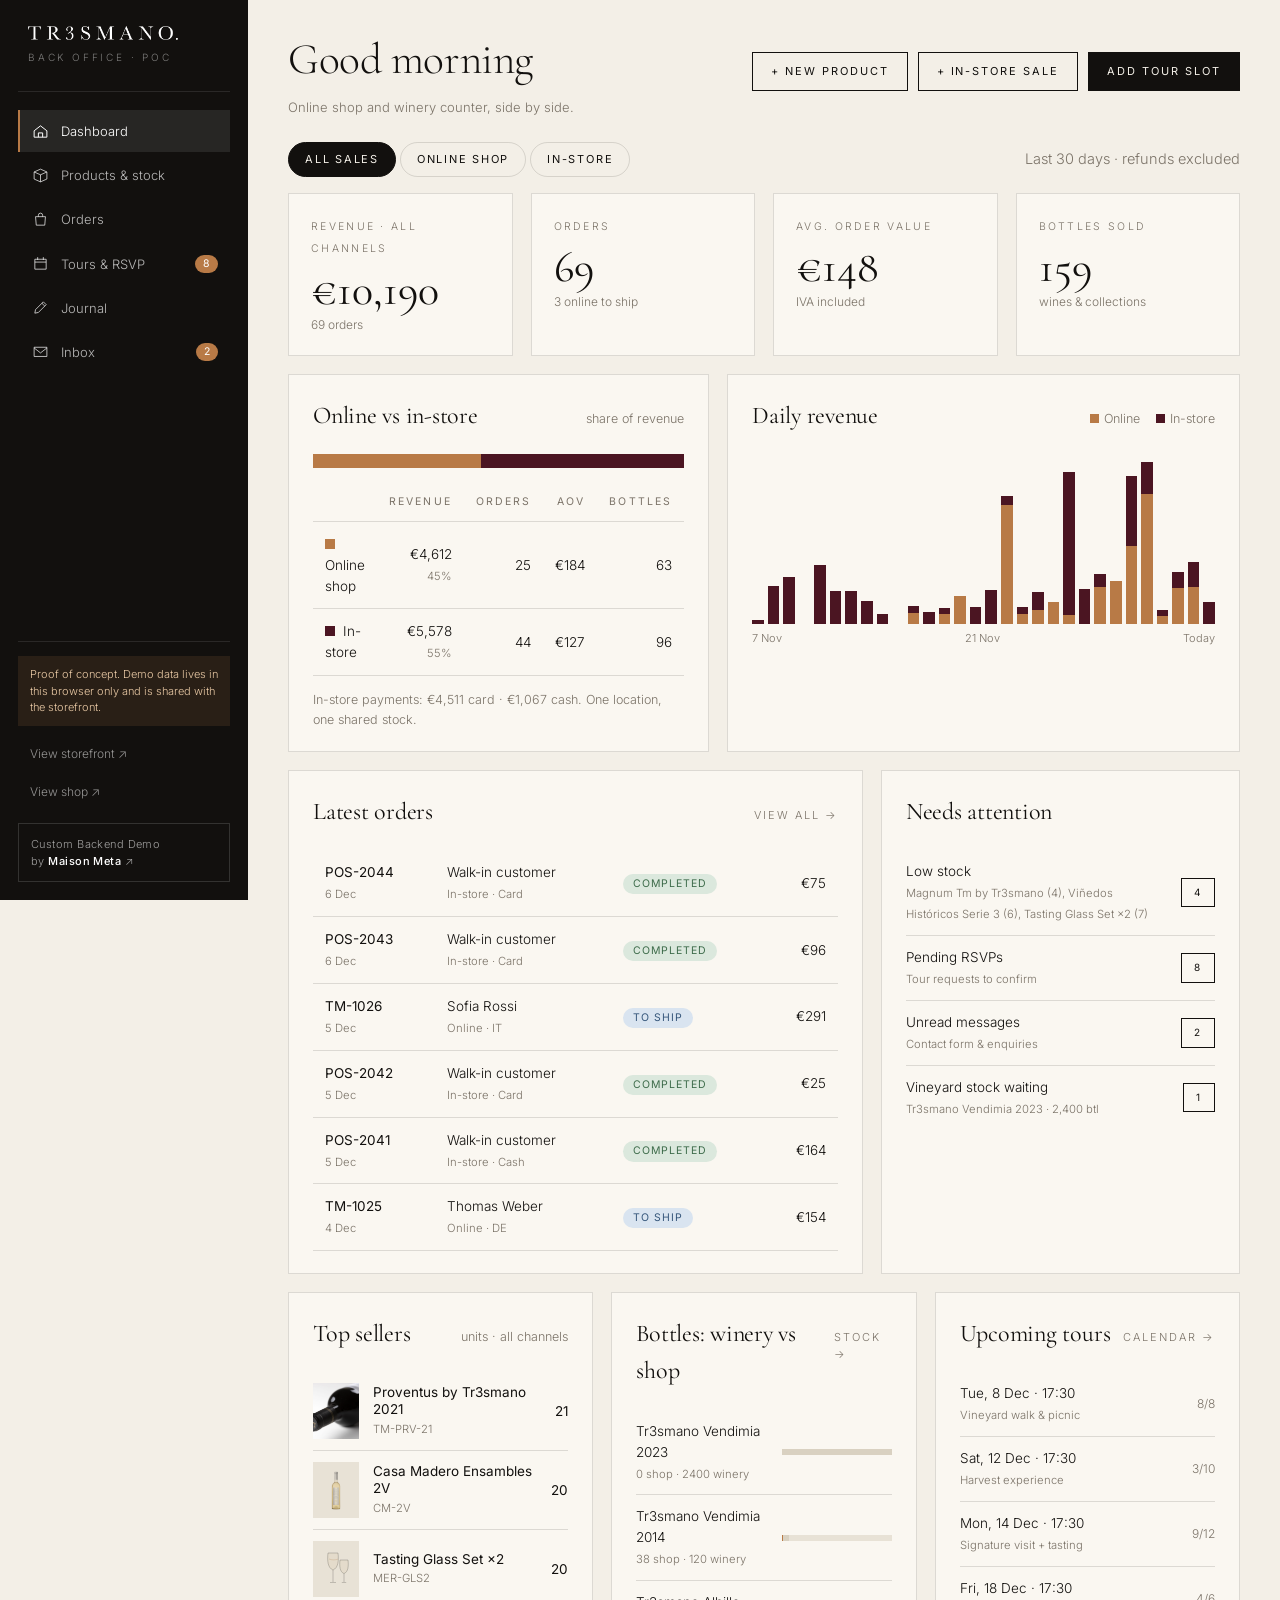
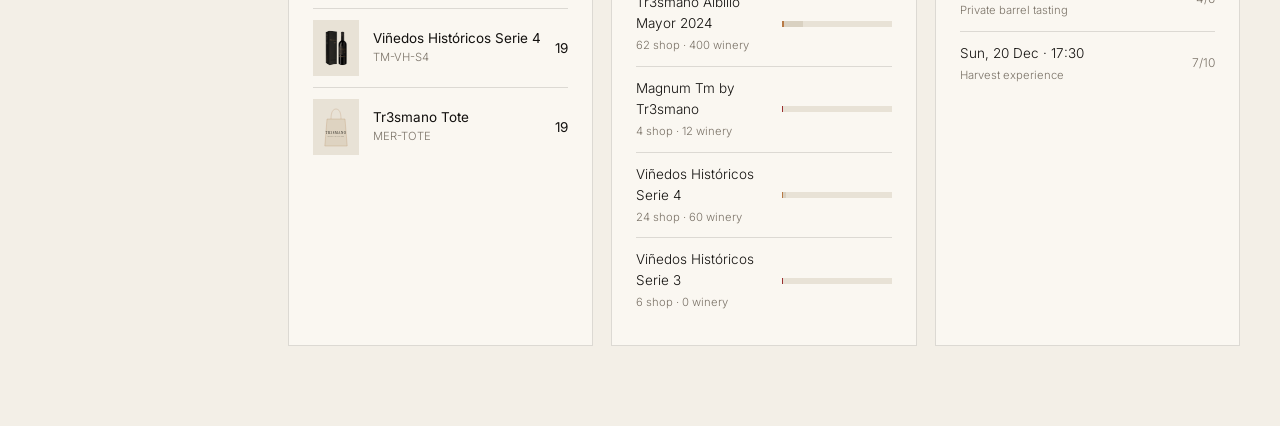
==== admin/index.html @ 56533e00 "Add admin POC, in-store vs online dashboard, clean URLs, Maison Meta credit Co-Authored-By: Claude S" ====
<!doctype html>
<html lang="en"><head><meta charset="utf-8"><meta name="viewport" content="width=device-width,initial-scale=1"><meta name="robots" content="noindex,nofollow">
<title>Dashboard — TR3SMANO Admin</title><link rel="icon" href="../assets/logo_tr3smano-positivo.png">
<link href="https://fonts.googleapis.com/css2?family=Cormorant+Garamond:ital,wght@0,300;0,400;0,500;1,300&family=Inter:wght@300;400;500&display=swap" rel="stylesheet">
<link rel="stylesheet" href="admin.css"></head>
<body data-page="index" data-title="Good morning" data-sub="Online shop and winery counter, side by side."><main id="main"></main>
<script src="../js/products.js"></script><script src="../js/db.js"></script><script src="admin.js"></script>
<script>
(function(){
  const {db,eur,esc,fdate,pill,thumb,$,D} = A, today = D.iso(new Date());
  let ch = 'all';
  A.acts('<a class="btn" href="products?new=1">+ New product</a><a class="btn" href="orders?sale=1">+ In-store sale</a><a class="btn solid" href="tours">Add tour slot</a>');
  const days = Array.from({length:30},(_,i)=>D.day(i-29));
  const seatsTaken = t => t.rsvps.filter(r=>r.status!=='declined').reduce((a,r)=>a+r.guests,0);
  const sum = (os, f) => os.reduce((a,o)=>a+f(o),0);
  const bottles = os => sum(os, o=>o.lines.reduce((b,l)=>{const p=A.productById(l.id);return b+(p&&D.isWine(p)?l.qty:0)},0));
  const pct = (a,b) => b ? Math.round(a/b*100) : 0;

  function draw(){
    const valid = db.orders.filter(o=>o.status!=='refunded');
    const on = valid.filter(o=>o.channel==='online'), off = valid.filter(o=>o.channel==='instore');
    const cur = ch==='all' ? valid : ch==='online' ? on : off;
    const rev = sum(cur,o=>o.total), n = cur.length;
    const R = { all:sum(valid,o=>o.total), on:sum(on,o=>o.total), off:sum(off,o=>o.total) };
    const dayRev = (os,d)=>sum(os.filter(o=>o.date===d),o=>o.total);
    const bars = days.map(d=>({d, on:ch==='instore'?0:dayRev(on,d), off:ch==='online'?0:dayRev(off,d)}));
    const max = Math.max(...bars.map(b=>b.on+b.off),1);
    const low = db.products.filter(p=>p.status==='active' && p.stock && p.stock.shop!=null && p.stock.shop<=8);
    const drafts = db.products.filter(p=>p.status==='draft' && p.stock && p.stock.cellar>0);
    const upcoming = db.tours.filter(t=>t.date>=today).sort((a,b)=>(a.date+a.time).localeCompare(b.date+b.time)).slice(0,5);
    const pend = db.tours.reduce((a,t)=>a+t.rsvps.filter(r=>r.status==='pending').length,0), unread = db.messages.filter(m=>m.status==='new').length;
    const units = {}; cur.forEach(o=>o.lines.forEach(l=>units[l.id]=(units[l.id]||0)+l.qty));
    const top = Object.entries(units).sort((a,b)=>b[1]-a[1]).slice(0,5).map(([id,q])=>[A.productById(id),q]).filter(x=>x[0]);
    const wines = db.products.filter(p=>D.isWine(p) && p.stock && p.stock.shop!=null), mx = Math.max(...wines.map(p=>A.totalStock(p)),1);
    const recent = db.orders.filter(o=>ch==='all'||o.channel===(ch==='online'?'online':'instore')).sort((a,b)=>(b.date+b.id).localeCompare(a.date+a.id)).slice(0,6);
    const cardPay = sum(off.filter(o=>/card/i.test(o.payment)),o=>o.total), cashPay = sum(off.filter(o=>/cash/i.test(o.payment)),o=>o.total);
    const label = {all:'all channels',online:'online',instore:'in-store'}[ch];

    $('#main').innerHTML = `
    <div class="toolbar"><div class="tabs" id="chTabs">${[['all','All sales'],['online','Online shop'],['instore','In-store']].map(t=>`<button data-c="${t[0]}" class="${ch===t[0]?'on':''}">${t[1]}</button>`).join('')}</div><span class="hint" style="margin-left:auto;color:var(--muted)">Last 30 days · refunds excluded</span></div>
    <div class="grid g4">
      <div class="card kpi"><small>Revenue · ${label}</small><b>${eur(rev)}</b><span>${n} orders</span></div>
      <div class="card kpi"><small>Orders</small><b>${n}</b><span>${ch==='instore'?'completed at the counter':db.orders.filter(o=>o.status==='paid').length+' online to ship'}</span></div>
      <div class="card kpi"><small>Avg. order value</small><b>${eur(Math.round(rev/Math.max(n,1)))}</b><span>${ch==='online'?'free shipping from €150':'IVA included'}</span></div>
      <div class="card kpi"><small>Bottles sold</small><b>${bottles(cur)}</b><span>wines &amp; collections</span></div>
    </div>

    <div class="grid" style="grid-template-columns:1.1fr 1.4fr;margin-top:18px" id="split">
      <div class="card"><div class="card-h"><h3>Online vs in-store</h3><span class="hint">share of revenue</span></div>
        <div style="display:flex;height:14px;margin:6px 0 16px"><i style="flex:${R.on||1};background:var(--copper)"></i><i style="flex:${R.off||1};background:var(--wine)"></i></div>
        <table class="tbl"><thead><tr><th></th><th class="r">Revenue</th><th class="r">Orders</th><th class="r">AOV</th><th class="r">Bottles</th></tr></thead><tbody>
          <tr><td><i style="display:inline-block;width:10px;height:10px;background:var(--copper);margin-right:8px"></i>Online shop</td><td class="r">${eur(R.on)} <small style="color:var(--muted)">${pct(R.on,R.all)}%</small></td><td class="r">${on.length}</td><td class="r">${eur(Math.round(R.on/Math.max(on.length,1)))}</td><td class="r">${bottles(on)}</td></tr>
          <tr><td><i style="display:inline-block;width:10px;height:10px;background:var(--wine);margin-right:8px"></i>In-store</td><td class="r">${eur(R.off)} <small style="color:var(--muted)">${pct(R.off,R.all)}%</small></td><td class="r">${off.length}</td><td class="r">${eur(Math.round(R.off/Math.max(off.length,1)))}</td><td class="r">${bottles(off)}</td></tr></tbody></table>
        <p class="hint" style="margin:14px 0 0;color:var(--muted)">In-store payments: ${eur(cardPay)} card · ${eur(cashPay)} cash. One location, one shared stock.</p></div>
      <div class="card"><div class="card-h"><h3>Daily revenue</h3><span class="hint"><i style="display:inline-block;width:9px;height:9px;background:var(--copper);margin-right:5px"></i>Online <i style="display:inline-block;width:9px;height:9px;background:var(--wine);margin:0 5px 0 12px"></i>In-store</span></div>
        <div class="chart" style="gap:4px">${bars.map(b=>`<div style="height:${Math.max(2,(b.on+b.off)/max*100)}%;background:none;display:flex;flex-direction:column-reverse" data-t="${fdate(b.d)} · online ${eur(b.on)} · in-store ${eur(b.off)}"><i style="flex:${b.on};background:var(--copper);min-height:${b.on?1:0}px"></i><i style="flex:${b.off};background:var(--wine);min-height:${b.off?1:0}px"></i></div>`).join('')}</div>
        <div class="chart-x"><span>${fdate(days[0])}</span><span>${fdate(days[14])}</span><span>Today</span></div></div>
    </div>

    <div class="grid g2" style="margin-top:18px">
      <div class="card"><div class="card-h"><h3>Latest orders</h3><a href="orders">View all →</a></div>
        <table class="tbl"><tbody>${recent.map(o=>`<tr class="click" onclick="location.href='orders?o=${o.id}'"><td><b style="font-weight:400">${o.id}</b><br><small style="color:var(--muted)">${fdate(o.date)}</small></td><td>${esc(o.name)}<br><small style="color:var(--muted)">${o.channel==='instore'?'In-store · '+esc(o.payment):'Online · '+esc(o.country)}</small></td><td>${pill(o.status,o.status==='paid'?'to ship':o.status)}</td><td class="r">${eur(o.total)}</td></tr>`).join('')}</tbody></table></div>
      <div class="card"><div class="card-h"><h3>Needs attention</h3></div><div class="list">
        <div><span>Low stock<br><small>${low.length?low.map(p=>esc(p.title+' '+(p.vintage||''))+' ('+p.stock.shop+')').slice(0,3).join(', '):'All good'}</small></span><a class="btn sm" href="products?filter=low">${low.length}</a></div>
        <div><span>Pending RSVPs<br><small>Tour requests to confirm</small></span><a class="btn sm" href="tours">${pend}</a></div>
        <div><span>Unread messages<br><small>Contact form &amp; enquiries</small></span><a class="btn sm" href="inbox">${unread}</a></div>
        <div><span>Vineyard stock waiting<br><small>${drafts.length?drafts.map(p=>esc(p.title)+' '+esc(p.vintage)+' · '+p.stock.cellar.toLocaleString()+' btl').join(', '):'Nothing in draft'}</small></span><a class="btn sm" href="products?filter=draft">${drafts.length}</a></div></div></div>
    </div>

    <div class="grid g3" style="margin-top:18px">
      <div class="card"><div class="card-h"><h3>Top sellers</h3><span class="hint">units · ${label}</span></div><div class="list">
        ${top.map(([p,q])=>`<div><span class="pcell">${thumb(p)}<span><b>${esc(p.title)} ${esc(p.vintage||'')}</b><small>${esc(p.sku)}</small></span></span><b style="font-weight:400">${q}</b></div>`).join('')}</div></div>
      <div class="card"><div class="card-h"><h3>Bottles: winery vs shop</h3><a href="products">Stock →</a></div><div class="list">
        ${wines.slice(0,6).map(p=>`<div style="display:grid;grid-template-columns:1fr 110px;gap:14px"><span>${esc(p.title)} ${esc(p.vintage||'')}<br><small>${p.stock.shop} shop · ${p.stock.cellar||0} winery</small></span>
          <div class="bar"><i style="width:${A.totalStock(p)/mx*100}%;background:var(--stone2)"></i><i style="width:${p.stock.shop/mx*100}%" class="${p.stock.shop<=8?'low':''}"></i></div></div>`).join('')}</div></div>
      <div class="card"><div class="card-h"><h3>Upcoming tours</h3><a href="tours">Calendar →</a></div><div class="list">
        ${upcoming.map(t=>`<div><span>${fdate(t.date,{weekday:'short',day:'numeric',month:'short'})} · ${t.time}<br><small>${esc(t.type)}</small></span><span class="seats">${seatsTaken(t)}/${t.capacity}</span></div>`).join('')||'<div class="empty">No tours scheduled</div>'}</div></div>
    </div>`;
    $('#chTabs').onclick = e => { const b=e.target.closest('[data-c]'); if(b){ ch=b.dataset.c; draw(); } };
  }
  draw();
  const st=document.createElement('style'); st.textContent='@media(max-width:1200px){#split{grid-template-columns:1fr!important}}'; document.head.append(st);
})();
</script></body></html>
---- admin/admin.css ----
/* TR3SMANO admin POC */
:root{--ink:#12100e;--ink2:#1c1916;--paper:#f3efe7;--stone:#e8e2d6;--stone2:#d9d1c1;--copper:#b87a46;--wine:#4b1522;--muted:#7b7368;--line:rgba(18,16,14,.13);--ok:#3d6b4a;--warn:#a86a1c;--bad:#9a2f2f;--blue:#35567a;
--serif:'Cormorant Garamond',Georgia,serif;--sans:'Inter',system-ui,sans-serif;--ease:cubic-bezier(.22,.8,.24,1)}
*,*::before,*::after{box-sizing:border-box}
body{margin:0;background:var(--paper);color:var(--ink);font:300 14.5px/1.55 var(--sans);-webkit-font-smoothing:antialiased}
a{color:inherit;text-decoration:none}button{font:inherit;color:inherit;background:none;border:0;cursor:pointer;padding:0}
img{display:block;max-width:100%}
h1,h2,h3{font-family:var(--serif);font-weight:400;margin:0;letter-spacing:-.01em}
.layout{display:grid;grid-template-columns:248px 1fr;min-height:100vh}
.side{background:var(--ink);color:#f3efe7;position:sticky;top:0;height:100vh;display:flex;flex-direction:column;padding:26px 18px 18px}
.side .brand{padding:0 10px 26px;border-bottom:1px solid rgba(255,255,255,.1)}
.side .brand img{width:150px}.side .brand small{display:block;margin-top:10px;font-size:10px;letter-spacing:.28em;text-transform:uppercase;color:rgba(255,255,255,.45)}
.side nav{display:grid;gap:2px;margin-top:18px}
.side nav a{display:flex;align-items:center;gap:12px;padding:11px 12px;font-size:13px;color:rgba(255,255,255,.7);transition:background .3s,color .3s;border-left:2px solid transparent}
.side nav a:hover{background:rgba(255,255,255,.06);color:#fff}
.side nav a.on{background:rgba(255,255,255,.09);color:#fff;border-left-color:var(--copper)}
.side nav svg{width:17px;height:17px;stroke:currentColor;fill:none;stroke-width:1.4;flex:none}
.side nav .badge{margin-left:auto;background:var(--copper);color:#fff;border-radius:20px;font-size:10.5px;padding:1px 8px;font-weight:400}
.side .foot{margin-top:auto;display:grid;gap:6px;font-size:12px;padding-top:14px;border-top:1px solid rgba(255,255,255,.1)}
.side .foot a,.side .foot button{color:rgba(255,255,255,.55);text-align:left;padding:7px 12px;transition:color .3s}
.side .foot a:hover,.side .foot button:hover{color:#fff}
.poc{margin:0 0 6px;padding:10px 12px;background:rgba(184,122,70,.14);color:#e9c9a5;font-size:11px;line-height:1.5}
.content{min-width:0}
.top{display:flex;justify-content:space-between;align-items:center;gap:20px;padding:26px 40px 0;flex-wrap:wrap}
.top h1{font-size:clamp(34px,3.4vw,48px);font-weight:300}
.top .sub{color:var(--muted);font-size:13px;margin-top:4px}
.top .acts{display:flex;gap:10px;flex-wrap:wrap}
main{padding:24px 40px 80px}
.btn{display:inline-flex;align-items:center;gap:8px;padding:10px 18px;border:1px solid var(--ink);font-size:11px;letter-spacing:.18em;text-transform:uppercase;font-weight:400;transition:all .3s var(--ease);white-space:nowrap;background:transparent}
.btn:hover{background:var(--ink);color:var(--paper)}
.btn.solid{background:var(--ink);color:var(--paper)}.btn.solid:hover{background:var(--copper);border-color:var(--copper)}
.btn.sm{padding:6px 12px;font-size:10px}
.btn.ghost{border-color:var(--line)}.btn.ghost:hover{border-color:var(--ink);background:transparent;color:var(--ink)}
.btn.danger{border-color:var(--bad);color:var(--bad)}.btn.danger:hover{background:var(--bad);color:#fff}
.btn:disabled{opacity:.4;pointer-events:none}
.card{background:#faf7f1;border:1px solid var(--line);padding:22px 24px}
.card h3{font-size:24px;margin-bottom:4px}.card .hint{color:var(--muted);font-size:12.5px}
.card-h{display:flex;justify-content:space-between;align-items:baseline;gap:12px;margin-bottom:16px}
.card-h a{font-size:11px;letter-spacing:.18em;text-transform:uppercase;color:var(--muted)}.card-h a:hover{color:var(--ink)}
.grid{display:grid;gap:18px}.g4{grid-template-columns:repeat(4,1fr)}.g3{grid-template-columns:repeat(3,1fr)}.g2{grid-template-columns:1.6fr 1fr}.g2e{grid-template-columns:1fr 1fr}
@media(max-width:1200px){.g4{grid-template-columns:1fr 1fr}.g2,.g3{grid-template-columns:1fr}}
.kpi{padding:20px 22px}.kpi small{font-size:10.5px;letter-spacing:.22em;text-transform:uppercase;color:var(--muted)}
.kpi b{display:block;font-family:var(--serif);font-weight:400;font-size:44px;line-height:1.05;margin-top:8px}
.kpi span{font-size:12px;color:var(--muted)}.kpi .up{color:var(--ok)}.kpi .down{color:var(--bad)}
.pill{display:inline-block;padding:2px 10px;border-radius:20px;font-size:10.5px;letter-spacing:.1em;text-transform:uppercase;font-weight:400;background:var(--stone);color:var(--ink)}
.pill.ok,.pill.completed,.pill.active,.pill.published,.pill.delivered,.pill.confirmed{background:#dbe8dd;color:var(--ok)}
.pill.warn,.pill.pending,.pill.shipped,.pill.draft{background:#f1e2c9;color:var(--warn)}
.pill.bad,.pill.refunded,.pill.declined,.pill.out{background:#f0d6d6;color:var(--bad)}
.pill.paid,.pill.new{background:#d9e4f0;color:var(--blue)}
.tbl{width:100%;border-collapse:collapse;font-size:13.5px}
.tbl th{text-align:left;font-size:10.5px;letter-spacing:.2em;text-transform:uppercase;color:var(--muted);font-weight:400;padding:10px 12px;border-bottom:1px solid var(--line);white-space:nowrap}
.tbl td{padding:12px;border-bottom:1px solid var(--line);vertical-align:middle}
.tbl tr:hover td{background:rgba(18,16,14,.025)}
.tbl .r{text-align:right}.tbl .c{text-align:center}
.tbl tr.click{cursor:pointer}
.thumb{width:46px;height:56px;background:var(--stone);display:grid;place-items:center;overflow:hidden;flex:none}
.thumb img{width:100%;height:100%;object-fit:contain;mix-blend-mode:multiply;padding:3px}.thumb img.cover{object-fit:cover;padding:0;mix-blend-mode:normal}
.pcell{display:flex;gap:14px;align-items:center}.pcell b{font-weight:400;display:block;line-height:1.25}.pcell small{color:var(--muted)}
.bar{height:6px;background:var(--stone);position:relative;min-width:80px}.bar i{position:absolute;inset:0 auto 0 0;background:var(--copper);transition:width .8s var(--ease)}.bar i.low{background:var(--bad)}
.toolbar{display:flex;gap:10px;align-items:center;flex-wrap:wrap;margin-bottom:16px}
.tabs{display:flex;gap:4px;flex-wrap:wrap}.tabs button{padding:8px 16px;border:1px solid var(--line);font-size:11px;letter-spacing:.16em;text-transform:uppercase;border-radius:30px;font-weight:400;transition:all .3s}
.tabs button:hover{border-color:var(--ink)}.tabs button.on{background:var(--ink);color:var(--paper);border-color:var(--ink)}
.tabs small{opacity:.55;margin-left:5px}
input,select,textarea{font:inherit;color:inherit;background:#fff;border:1px solid var(--line);padding:10px 12px;width:100%;outline:none;transition:border-color .3s;border-radius:0}
input:focus,select:focus,textarea:focus{border-color:var(--ink)}
textarea{resize:vertical;min-height:90px}
.search{max-width:260px;margin-left:auto}
label.f{display:block;font-size:10.5px;letter-spacing:.2em;text-transform:uppercase;color:var(--muted);margin-bottom:6px;font-weight:400}
.row{display:grid;gap:14px;margin-bottom:14px}.r2{grid-template-columns:1fr 1fr}.r3{grid-template-columns:1fr 1fr 1fr}.r4{grid-template-columns:repeat(4,1fr)}
.empty{text-align:center;color:var(--muted);padding:40px 10px}
/* drawer + modal */
.scrim{position:fixed;inset:0;background:rgba(10,8,6,.5);opacity:0;visibility:hidden;transition:opacity .4s,visibility .4s;z-index:50}
.scrim.on{opacity:1;visibility:visible}
.panel{position:fixed;top:0;right:0;bottom:0;width:min(640px,100vw);background:var(--paper);z-index:60;transform:translateX(102%);visibility:hidden;transition:transform .6s var(--ease),visibility .6s;display:flex;flex-direction:column}
.panel.on{transform:none;visibility:visible;box-shadow:-24px 0 60px rgba(0,0,0,.2)}
.panel.wide{width:min(980px,100vw)}
.panel-h{display:flex;justify-content:space-between;align-items:center;padding:22px 30px;border-bottom:1px solid var(--line)}.panel-h h2{font-size:30px;font-weight:300}
.panel-b{flex:1;overflow:auto;padding:26px 30px}
.panel-f{padding:16px 30px;border-top:1px solid var(--line);display:flex;gap:10px;justify-content:flex-end;background:var(--paper)}
.modal{position:fixed;left:50%;top:50%;transform:translate(-50%,-46%);width:min(560px,calc(100vw - 32px));max-height:90vh;overflow:auto;background:var(--paper);z-index:70;opacity:0;visibility:hidden;transition:all .45s var(--ease);padding:28px 30px}
.modal.on{opacity:1;visibility:visible;transform:translate(-50%,-50%)}
.modal h2{font-size:30px;font-weight:300;margin-bottom:6px}.modal .acts{display:flex;gap:10px;justify-content:flex-end;margin-top:20px}
.toast{position:fixed;left:50%;bottom:26px;transform:translate(-50%,30px);background:var(--ink);color:#fff;padding:12px 22px;font-size:13px;z-index:200;opacity:0;pointer-events:none;transition:all .5s var(--ease)}.toast.show{opacity:1;transform:translate(-50%,0)}
/* uploader */
.drop{border:1px dashed var(--stone2);background:#faf7f1;padding:26px;text-align:center;color:var(--muted);transition:all .3s;cursor:pointer}
.drop.over,.drop:hover{border-color:var(--copper);background:#fff}.drop b{display:block;color:var(--ink);font-weight:400;margin-bottom:4px}
.imgs{display:flex;gap:10px;flex-wrap:wrap;margin-top:12px}
.imgs figure{margin:0;position:relative;width:96px}
.imgs .im{width:96px;height:112px;background:var(--stone);overflow:hidden;border:1px solid var(--line)}.imgs img{width:100%;height:100%;object-fit:contain;mix-blend-mode:multiply;padding:4px}.imgs img.cover{object-fit:cover;padding:0;mix-blend-mode:normal}
.imgs button{position:absolute;top:4px;right:4px;background:var(--ink);color:#fff;width:20px;height:20px;border-radius:50%;font-size:11px;line-height:20px}
.imgs figcaption{font-size:10px;letter-spacing:.14em;text-transform:uppercase;color:var(--muted);text-align:center;margin-top:4px}
.chk{display:flex;gap:10px;align-items:center;font-size:13px}.chk input{width:auto}
.preview{background:var(--stone);padding:18px;display:grid;justify-items:center;gap:8px;text-align:center}
.preview .pimg{width:150px;aspect-ratio:4/5;background:#e8e2d6;position:relative;overflow:hidden}.preview .pimg img{width:100%;height:100%;object-fit:contain;mix-blend-mode:multiply;padding:8% 6%}.preview .pimg img.cover{object-fit:cover;padding:0;mix-blend-mode:normal}
.preview h4{font-family:var(--serif);font-weight:400;font-size:20px;margin:0}.preview small{color:var(--muted);letter-spacing:.14em;text-transform:uppercase;font-size:10.5px}
/* chart */
.chart{display:flex;align-items:flex-end;gap:4px;height:170px;padding-top:8px}
.chart div{flex:1;background:var(--stone2);position:relative;min-height:2px;transition:background .3s,height .8s var(--ease)}
.chart div:hover{background:var(--copper)}
.chart div:hover::after{content:attr(data-t);position:absolute;bottom:calc(100% + 6px);left:50%;transform:translateX(-50%);background:var(--ink);color:#fff;padding:3px 8px;font-size:11px;white-space:nowrap;z-index:2}
.chart-x{display:flex;justify-content:space-between;font-size:11px;color:var(--muted);margin-top:6px}
.list{display:grid}.list>div{display:flex;justify-content:space-between;align-items:center;gap:14px;padding:11px 0;border-bottom:1px solid var(--line);font-size:13.5px}.list>div:last-child{border:0}
.list small{color:var(--muted)}
/* calendar */
.cal-h{display:flex;justify-content:space-between;align-items:center;margin-bottom:14px}.cal-h h2{font-size:34px;font-weight:300}
.cal{display:grid;grid-template-columns:repeat(7,1fr);gap:1px;background:var(--line);border:1px solid var(--line)}
.cal .dow{background:var(--paper);padding:8px;font-size:10.5px;letter-spacing:.2em;text-transform:uppercase;color:var(--muted);text-align:center}
.cal .d{background:#faf7f1;min-height:104px;padding:7px 8px;cursor:pointer;transition:background .25s;position:relative}
.cal .d:hover{background:#fff}.cal .d.dim{background:var(--paper);opacity:.55}.cal .d.today .n{background:var(--ink);color:#fff;border-radius:50%;width:22px;height:22px;display:inline-grid;place-items:center}
.cal .d.sel{outline:2px solid var(--copper);outline-offset:-2px;z-index:1}
.cal .n{font-size:12px;color:var(--muted)}
.ev{display:block;margin-top:4px;font-size:11px;line-height:1.25;padding:3px 6px;background:var(--wine);color:#fff;border-left:3px solid var(--copper);overflow:hidden;text-overflow:ellipsis;white-space:nowrap}
.ev.full{background:var(--ink)}.ev.pend::after{content:" •";color:#f3c27f}
.seats{font-size:12px;color:var(--muted)}
.rsvp{display:grid;grid-template-columns:1fr auto;gap:10px;padding:12px 0;border-bottom:1px solid var(--line);align-items:center}.rsvp small{color:var(--muted);display:block}
@media(max-width:900px){.cal .d{min-height:62px}.ev{font-size:0;padding:3px}.ev::before{content:"";}}
/* inbox */
.inbox{display:grid;grid-template-columns:380px 1fr;border:1px solid var(--line);background:#faf7f1;min-height:560px}
.msgs{border-right:1px solid var(--line);overflow:auto;max-height:70vh}
.msg{padding:16px 20px;border-bottom:1px solid var(--line);cursor:pointer;display:grid;gap:3px;transition:background .25s}.msg:hover{background:#fff}.msg.on{background:#fff;box-shadow:inset 3px 0 var(--copper)}
.msg b{font-weight:400;display:flex;justify-content:space-between;gap:10px}.msg.unread b{font-weight:500}.msg.unread b::before{content:"";width:7px;height:7px;border-radius:50%;background:var(--copper);margin:7px 8px 0 0;flex:none}.msg b span{flex:1}
.msg small{color:var(--muted);overflow:hidden;text-overflow:ellipsis;white-space:nowrap}
.mview{padding:28px 32px}.mview h2{font-size:32px;font-weight:300;margin-bottom:4px}.mview .body{margin:22px 0;padding:18px 20px;background:var(--paper);border-left:3px solid var(--stone2);white-space:pre-wrap}
@media(max-width:900px){.inbox{grid-template-columns:1fr}.msgs{max-height:300px}}
/* journal grid */
.posts{display:grid;grid-template-columns:repeat(3,1fr);gap:18px}@media(max-width:1200px){.posts{grid-template-columns:1fr 1fr}}@media(max-width:760px){.posts{grid-template-columns:1fr}}
.post{background:#faf7f1;border:1px solid var(--line);cursor:pointer;transition:transform .5s var(--ease),box-shadow .5s}.post:hover{transform:translateY(-3px);box-shadow:0 14px 34px rgba(0,0,0,.08)}
.post .cv{aspect-ratio:16/10;background:var(--stone);overflow:hidden}.post .cv img{width:100%;height:100%;object-fit:cover}
.post .tx{padding:16px 18px 18px}.post h3{font-size:24px;line-height:1.1;margin:8px 0 6px}.post p{color:var(--muted);font-size:13px;margin:0}
.picker{display:grid;grid-template-columns:repeat(6,1fr);gap:6px;max-height:190px;overflow:auto;margin-top:8px}.picker img{aspect-ratio:1;object-fit:cover;cursor:pointer;opacity:.6;border:2px solid transparent;width:100%}.picker img:hover{opacity:1}.picker img.on{opacity:1;border-color:var(--copper)}
/* responsive shell */
@media(max-width:900px){
 .layout{grid-template-columns:1fr}.side{position:relative;height:auto;flex-direction:row;flex-wrap:wrap;align-items:center;padding:12px 14px;gap:8px}
 .side .brand{padding:0;border:0}.side .brand small,.poc,.side .foot{display:none}
 .side nav{display:flex;margin:0;overflow-x:auto;flex:1}.side nav a{padding:8px 10px;border-left:0;white-space:nowrap}.side nav svg{display:none}
 .top,main{padding-inline:18px}
 .row.r2,.row.r3,.row.r4{grid-template-columns:1fr}
}

.side .foot .credit{margin-top:8px;padding:12px;border:1px solid rgba(255,255,255,.14);font-size:11px;line-height:1.5;color:rgba(255,255,255,.6);letter-spacing:.04em}.side .foot .credit b{font-weight:500;color:#fff}.side .foot .credit:hover{border-color:var(--copper);color:#fff}
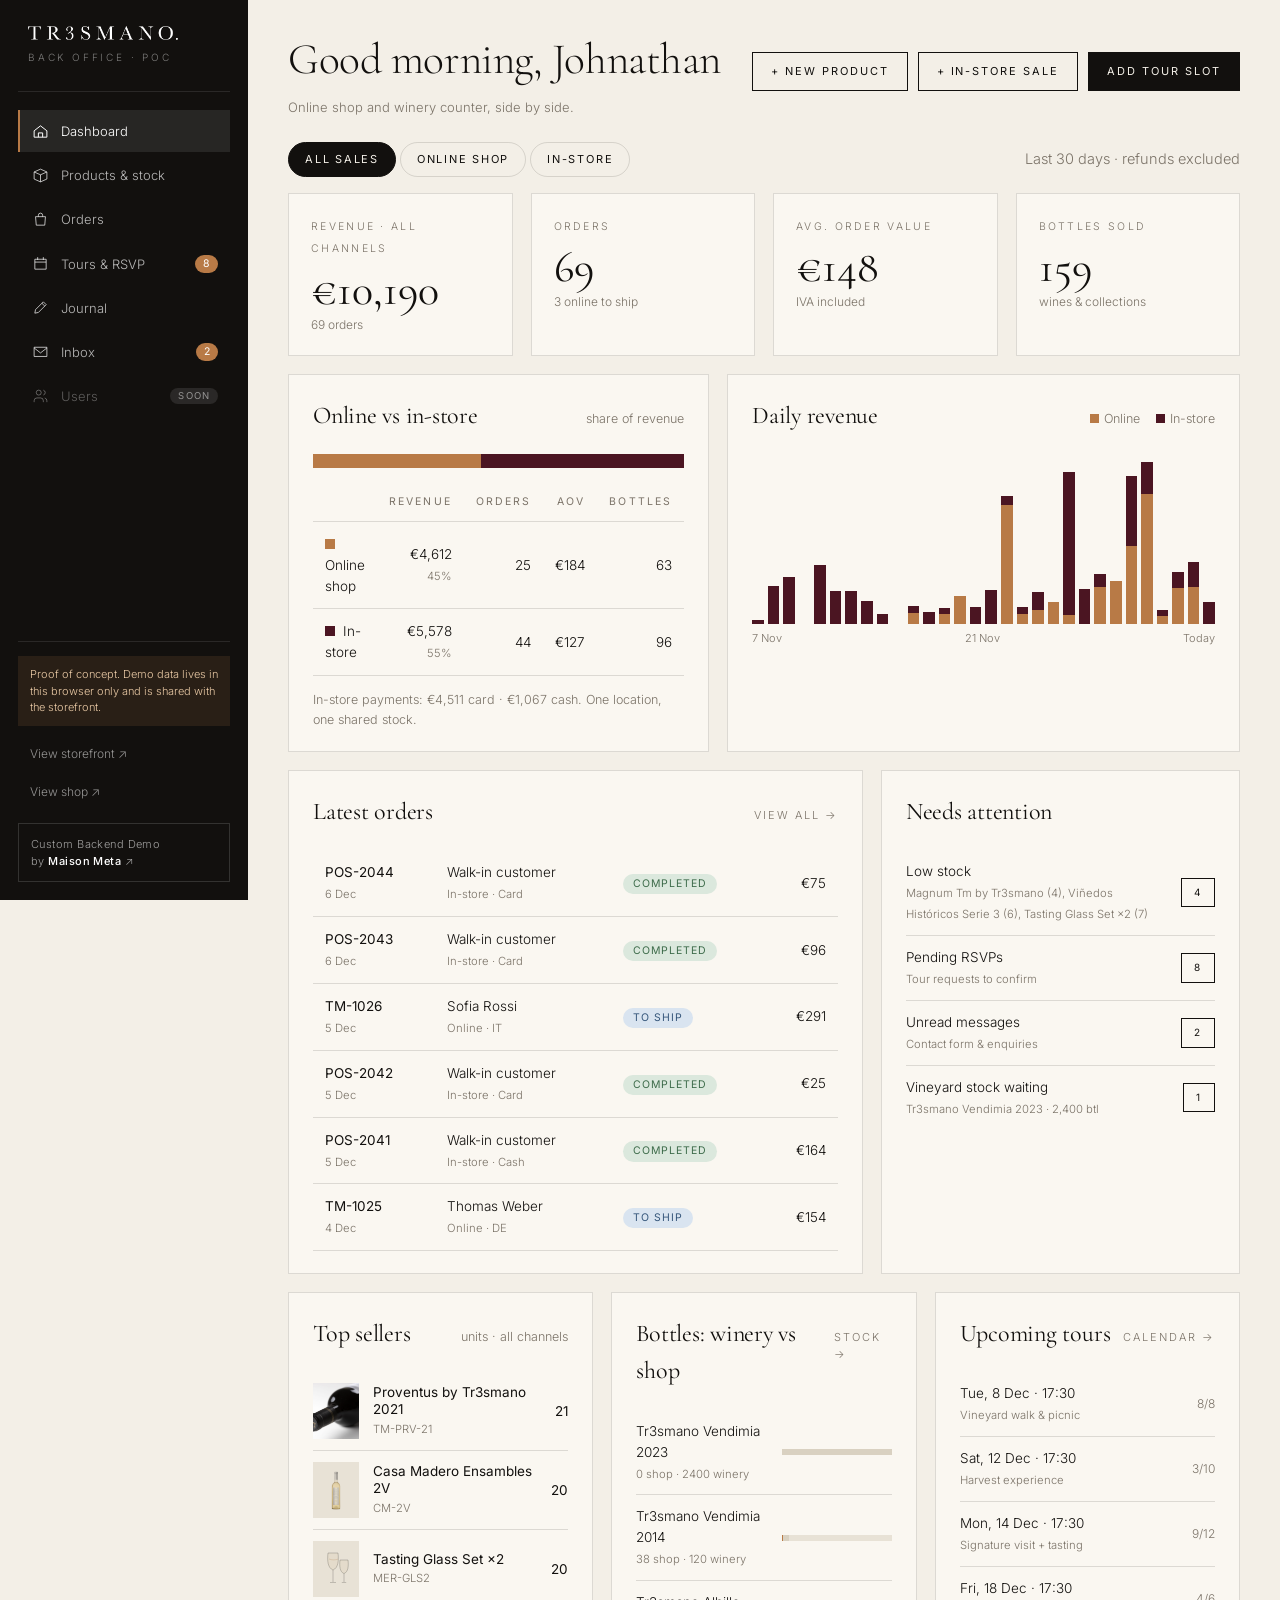
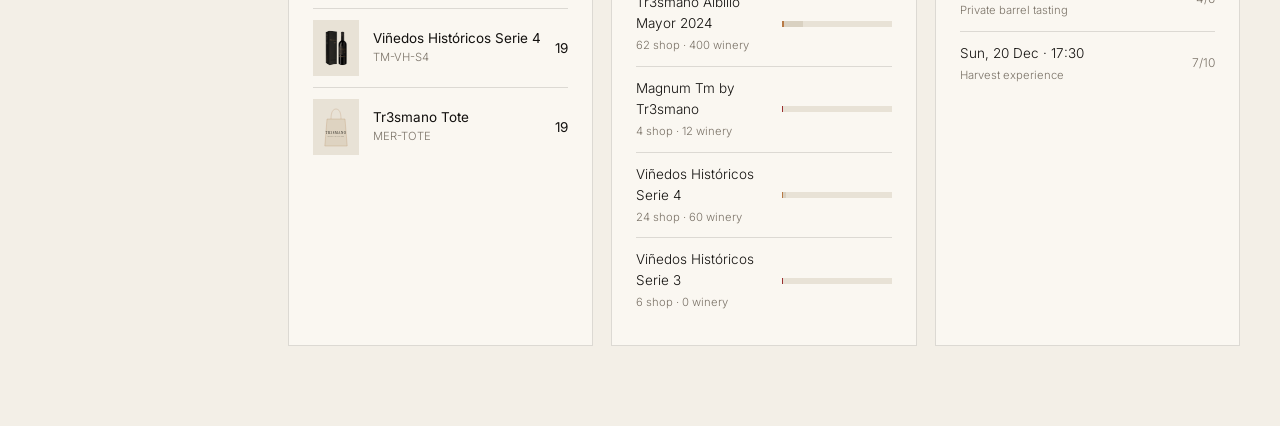
==== commit 2b5b94fd: "Personal greeting and disabled Users nav item Co-Authored-By: Claude Sonnet 5.5 <noreply@anthropic.c" ====
--- a/admin/index.html
+++ b/admin/index.html
@@ -3,7 +3,7 @@
 <title>Dashboard — TR3SMANO Admin</title><link rel="icon" href="../assets/logo_tr3smano-positivo.png">
 <link href="https://fonts.googleapis.com/css2?family=Cormorant+Garamond:ital,wght@0,300;0,400;0,500;1,300&family=Inter:wght@300;400;500&display=swap" rel="stylesheet">
 <link rel="stylesheet" href="admin.css"></head>
-<body data-page="index" data-title="Good morning" data-sub="Online shop and winery counter, side by side."><main id="main"></main>
+<body data-page="index" data-title="__greeting" data-sub="Online shop and winery counter, side by side."><main id="main"></main>
 <script src="../js/products.js"></script><script src="../js/db.js"></script><script src="admin.js"></script>
 <script>
 (function(){
--- a/admin/admin.css
+++ b/admin/admin.css
@@ -138,3 +138,5 @@
 }
 
 .side .foot .credit{margin-top:8px;padding:12px;border:1px solid rgba(255,255,255,.14);font-size:11px;line-height:1.5;color:rgba(255,255,255,.6);letter-spacing:.04em}.side .foot .credit b{font-weight:500;color:#fff}.side .foot .credit:hover{border-color:var(--copper);color:#fff}
+
+.side nav .off{display:flex;align-items:center;gap:12px;padding:11px 12px;font-size:13px;color:rgba(255,255,255,.32);cursor:not-allowed;border-left:2px solid transparent;user-select:none}.side nav .off svg{width:17px;height:17px;stroke:currentColor;fill:none;stroke-width:1.4;flex:none}.side nav .badge.soon{margin-left:auto;background:rgba(255,255,255,.1);color:rgba(255,255,255,.5);font-size:9.5px;letter-spacing:.12em;text-transform:uppercase;border-radius:20px;padding:1px 8px}
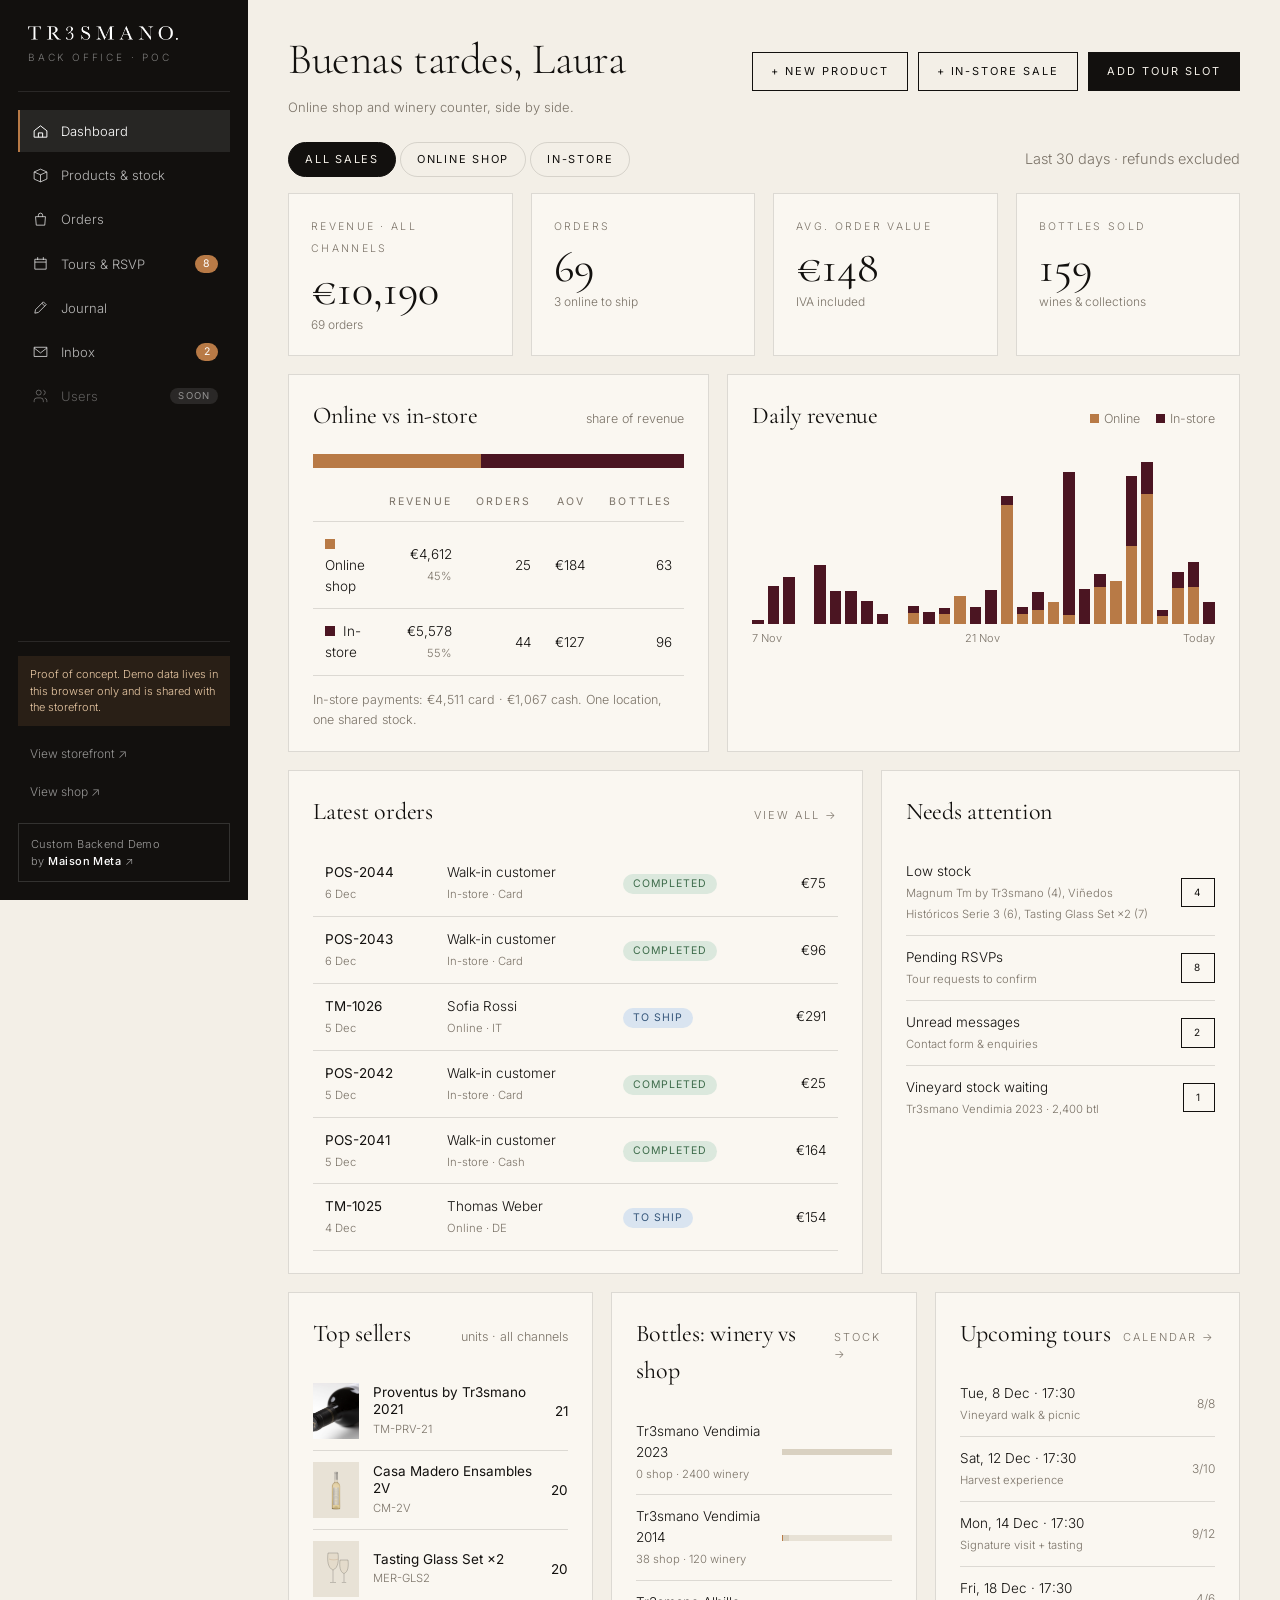
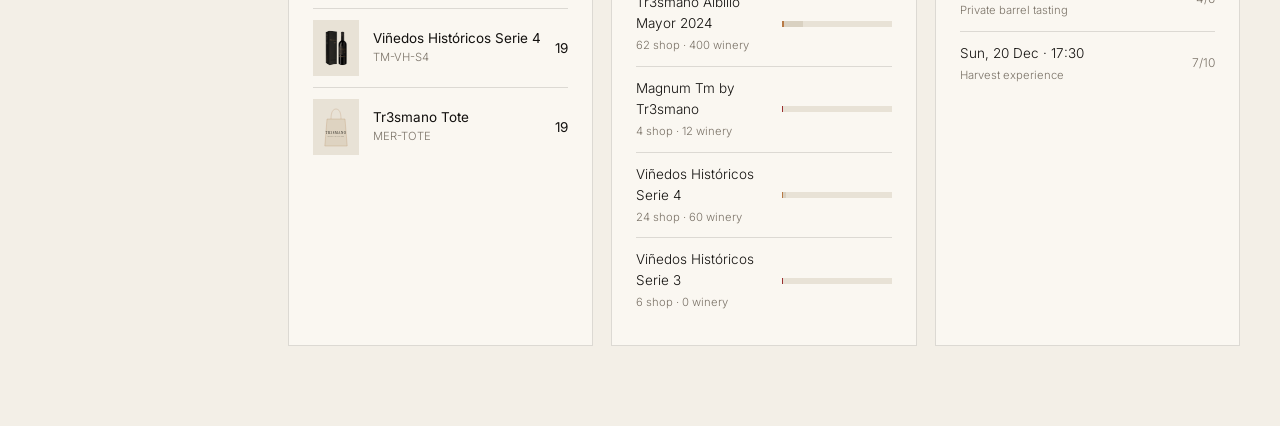
==== commit 928cfacf: "Cache-bust assets and set greeting directly in the page Co-Authored-By: Claude Sonnet 5.5 <noreply@a" ====
--- a/admin/index.html
+++ b/admin/index.html
@@ -2,9 +2,9 @@
 <html lang="en"><head><meta charset="utf-8"><meta name="viewport" content="width=device-width,initial-scale=1"><meta name="robots" content="noindex,nofollow">
 <title>Dashboard — TR3SMANO Admin</title><link rel="icon" href="../assets/logo_tr3smano-positivo.png">
 <link href="https://fonts.googleapis.com/css2?family=Cormorant+Garamond:ital,wght@0,300;0,400;0,500;1,300&family=Inter:wght@300;400;500&display=swap" rel="stylesheet">
-<link rel="stylesheet" href="admin.css"></head>
-<body data-page="index" data-title="__greeting" data-sub="Online shop and winery counter, side by side."><main id="main"></main>
-<script src="../js/products.js"></script><script src="../js/db.js"></script><script src="admin.js"></script>
+<link rel="stylesheet" href="admin.css?v=4"></head>
+<body data-page="index" data-title="Buenas tardes, Laura" data-sub="Online shop and winery counter, side by side."><main id="main"></main>
+<script src="../js/products.js?v=4"></script><script src="../js/db.js?v=4"></script><script src="admin.js?v=4"></script>
 <script>
 (function(){
   const {db,eur,esc,fdate,pill,thumb,$,D} = A, today = D.iso(new Date());
